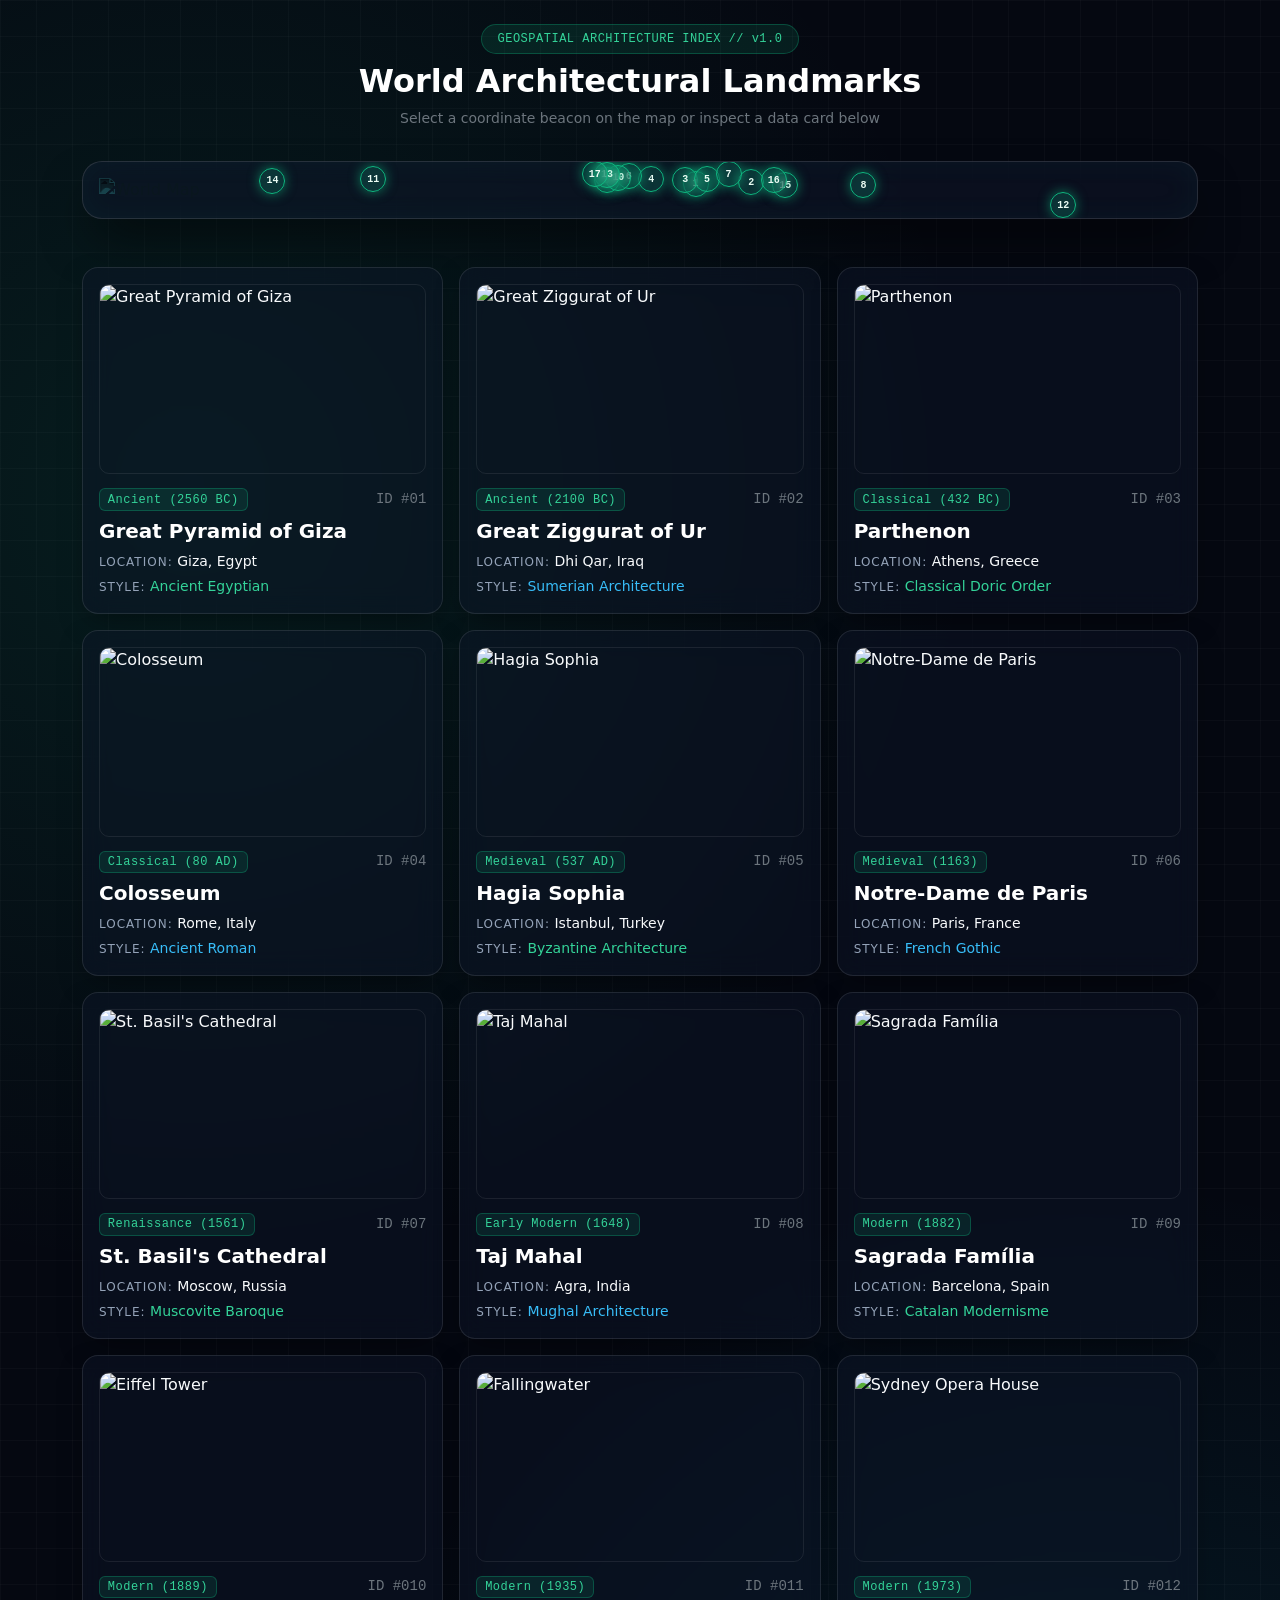
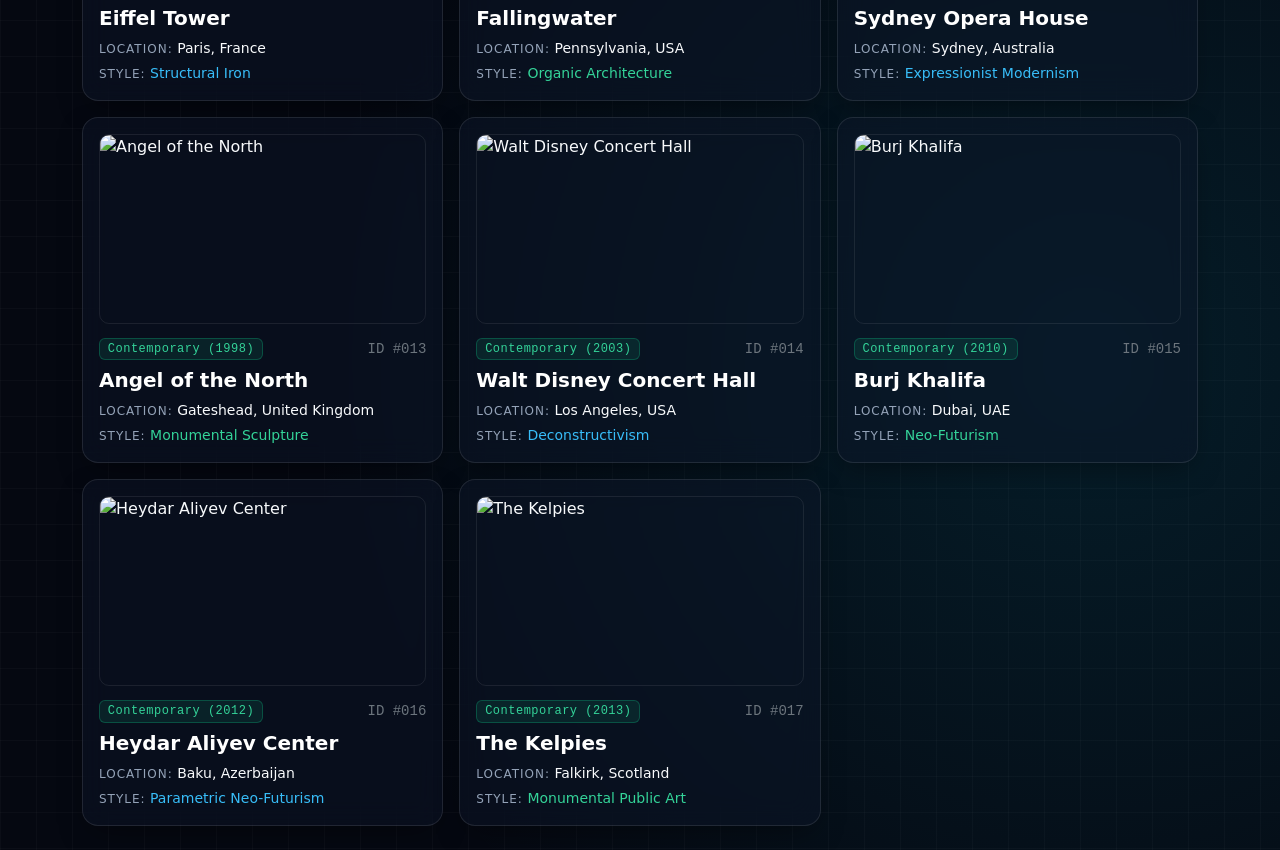
==== A02/index.html @ 31d429fd "Uploaded A02 folder with the initial index.html file" ====
<!doctype html>
<html lang="en">

<head>
    <meta charset="utf-8">
    <meta name="viewport" content="width=device-width, initial-scale=1">
    <title>World Architecture & Landmarks</title>
    <link href="https://cdn.jsdelivr.net/npm/bootstrap@5.3.8/dist/css/bootstrap.min.css" rel="stylesheet"
        integrity="sha384-sRIl4kxILFvY47J16cr9ZwB07vP4J8+LH7qKQnuqkuIAvNWLzeN8tE5YBujZqJLB" crossorigin="anonymous">
    <style>
        /* Deep Tech Background with Subtle Coordinate Grid & Ambient Glow */
        body {
            background-color: #050811;
            background-image:
                radial-gradient(circle at 15% 20%, rgba(16, 185, 129, 0.12), transparent 35%),
                radial-gradient(circle at 85% 80%, rgba(6, 182, 212, 0.12), transparent 35%),
                linear-gradient(rgba(255, 255, 255, 0.025) 1px, transparent 1px),
                linear-gradient(90deg, rgba(255, 255, 255, 0.025) 1px, transparent 1px);
            background-size: 100% 100%, 100% 100%, 36px 36px, 36px 36px;
            color: #e2e8f0;
            font-family: system-ui, -apple-system, sans-serif;
        }

        /* Glassmorphic Map HUD Container */
        .map-box {
            position: relative;
            max-width: 1150px;
            margin: 0 auto;
            background: rgba(15, 23, 42, 0.55);
            backdrop-filter: blur(16px);
            -webkit-backdrop-filter: blur(16px);
            border: 1px solid rgba(255, 255, 255, 0.12);
            border-radius: 20px;
            box-shadow: 0 25px 50px -12px rgba(0, 0, 0, 0.7), inset 0 0 30px rgba(16, 185, 129, 0.05);
            overflow: hidden;
        }

        /* Holographic Cyan/Emerald Tinted World Map */
        .map-img {
            width: 100%;
            display: block;
            filter: invert(1) sepia(1) hue-rotate(135deg) saturate(2.5) brightness(0.7) opacity(0.45);
        }

        /* Glowing Radar-Beacon Pins */
        .pin {
            position: absolute;
            width: 26px;
            height: 26px;
            border-radius: 50%;
            transform: translate(-50%, -50%);
            background: rgba(16, 185, 129, 0.2);
            backdrop-filter: blur(4px);
            color: #ecfdf5;
            border: 1.5px solid #10b981;
            box-shadow: 0 0 12px rgba(16, 185, 129, 0.6);
            font-size: 10px;
            font-family: monospace;
            font-weight: 700;
            padding: 0;
            line-height: 23px;
            text-align: center;
            cursor: pointer;
            transition: all 0.25s ease;
            z-index: 2;
        }

        .pin:hover {
            transform: translate(-50%, -50%) scale(1.45);
            background: #10b981;
            color: #050811;
            box-shadow: 0 0 22px #10b981, 0 0 40px rgba(16, 185, 129, 0.8);
            z-index: 10;
        }

        /* Glassmorphism Cards */
        .card {
            background: rgba(15, 23, 42, 0.45) !important;
            backdrop-filter: blur(14px);
            -webkit-backdrop-filter: blur(14px);
            border: 1px solid rgba(255, 255, 255, 0.1) !important;
            border-radius: 16px;
            color: #f8fafc;
            text-align: left;
            cursor: pointer;
            transition: all 0.3s cubic-bezier(0.16, 1, 0.3, 1);
            box-shadow: 0 10px 30px -10px rgba(0, 0, 0, 0.5);
            overflow: hidden;
        }

        .card:hover {
            transform: translateY(-6px);
            background: rgba(30, 41, 59, 0.65) !important;
            border-color: rgba(16, 185, 129, 0.5) !important;
            box-shadow: 0 20px 40px -15px rgba(0, 0, 0, 0.7), 0 0 20px rgba(16, 185, 129, 0.15);
        }

        .card img {
            width: 100%;
            height: 190px;
            object-fit: cover;
            border-radius: 10px;
            margin-bottom: 14px;
            border: 1px solid rgba(255, 255, 255, 0.08);
            transition: transform 0.4s ease;
        }

        .card:hover img {
            transform: scale(1.03);
        }

        /* Tech Badges & Monospace Accents */
        .tech-badge {
            background: rgba(16, 185, 129, 0.12);
            color: #34d399;
            border: 1px solid rgba(16, 185, 129, 0.3);
            font-family: monospace;
            font-weight: 500;
            letter-spacing: 0.5px;
        }

        .tech-label {
            color: #94a3b8;
            font-size: 0.75rem;
            text-transform: uppercase;
            letter-spacing: 1px;
        }

        /* Glassmorphism Modal */
        .modal-content {
            background: rgba(10, 15, 29, 0.8) !important;
            backdrop-filter: blur(24px);
            -webkit-backdrop-filter: blur(24px);
            border: 1px solid rgba(255, 255, 255, 0.15) !important;
            border-radius: 20px;
            box-shadow: 0 25px 60px rgba(0, 0, 0, 0.85), 0 0 30px rgba(16, 185, 129, 0.15);
        }

        .modal-img {
            width: 100%;
            height: 260px;
            object-fit: cover;
            border-radius: 12px;
            margin-bottom: 16px;
            border: 1px solid rgba(255, 255, 255, 0.1);
        }
    </style>
</head>

<body>
    <div class="container py-4">

        <!-- HEADER -->
        <div class="row mb-3">
            <div class="col-12 text-center">
                <span class="badge tech-badge rounded-pill px-3 py-2 mb-2">GEOSPATIAL ARCHITECTURE INDEX // v1.0</span>
                <h2 class="fw-bold text-white tracking-tight">World Architectural Landmarks</h2>
                <p class="text-secondary small">Select a coordinate beacon on the map or inspect a data card below</p>
            </div>
        </div>

        <!-- INTERACTIVE MAP -->
        <div class="row mb-5">
            <div class="col-12">
                <div class="map-box p-3" id="map-pins">
                    <img src="https://upload.wikimedia.org/wikipedia/commons/8/80/World_map_-_low_resolution.svg"
                        class="map-img" alt="World Map">
                </div>
            </div>
        </div>

        <!-- CARD GRID -->
        <div class="row g-3" id="parent">

        </div>

        <!-- MODALS CONTAINER -->
        <div id="modals">

        </div>

    </div>

    <script src="https://cdn.jsdelivr.net/npm/bootstrap@5.3.8/dist/js/bootstrap.bundle.min.js"
        integrity="sha384-FKyoEForCGlyvwx9Hj09JcYn3nv7wiPVlz7YYwJrWVcXK/BmnVDxM+D2scQbITxI"
        crossorigin="anonymous"></script>

    <script>
        var landmarks = [
            {
                id: 1,
                name: "Great Pyramid of Giza",
                country: "Giza, Egypt",
                era: "Ancient (2560 BC)",
                style: "Ancient Egyptian",
                architect: "Hemiunu",
                description: "The oldest and largest of the pyramids in the Giza pyramid complex, and the only surviving structure of the Seven Wonders of the Ancient World.",
                facts: ["Constructed using around 2.3 million limestone blocks", "Tallest man-made structure in the world for over 3,800 years"],
                image: "assets/images/landmarks/pyramid_of_giza.jpg",
                top: "38%",
                left: "55%",
                bg: "rgba(15, 23, 42, 0.45)",
                color: "#34d399",
                border: "rgba(16, 185, 129, 0.35)"
            }, {
                id: 2,
                name: "Great Ziggurat of Ur",
                country: "Dhi Qar, Iraq",
                era: "Ancient (2100 BC)",
                style: "Sumerian Architecture",
                architect: "King Ur-Nammu",
                description: "A massive stepped mud-brick temple complex built during the Early Bronze Age in ancient Mesopotamia in honor of the moon god Nanna.",
                facts: ["Built with a core of mud brick covered in baked bricks set in bitumen", "Features three monumental triple staircases converging at a gate"],
                image: "assets/images/landmarks/ziggurat_of_ur.jpg",
                top: "35%",
                left: "60%",
                bg: "rgba(15, 23, 42, 0.45)",
                color: "#38bdf8",
                border: "rgba(56, 189, 248, 0.35)"
            }, {
                id: 3,
                name: "Parthenon",
                country: "Athens, Greece",
                era: "Classical (432 BC)",
                style: "Classical Doric Order",
                architect: "Ictinus & Callicrates",
                description: "A former temple on the Athenian Acropolis dedicated to the goddess Athena, regarded as the pinnacle of the Doric order.",
                facts: ["Designed with subtle optical illusions so columns appear straight", "Built primarily from white Pentelic marble"],
                image: "assets/images/landmarks/parthenon.jpg",
                top: "32%",
                left: "54%",
                bg: "rgba(15, 23, 42, 0.45)",
                color: "#34d399",
                border: "rgba(16, 185, 129, 0.35)"
            }, {
                id: 4,
                name: "Colosseum",
                country: "Rome, Italy",
                era: "Classical (80 AD)",
                style: "Ancient Roman",
                architect: "Emperors Vespasian & Titus",
                description: "An elliptical amphitheatre in the center of Rome and the largest ancient amphitheatre ever built.",
                facts: ["Held between 50,000 and 80,000 spectators", "Featured an underground hypogeum network of tunnels and cages"],
                image: "assets/images/landmarks/colosseum.jpg",
                top: "30%",
                left: "51%",
                bg: "rgba(15, 23, 42, 0.45)",
                color: "#38bdf8",
                border: "rgba(56, 189, 248, 0.35)"
            }, {
                id: 5,
                name: "Hagia Sophia",
                country: "Istanbul, Turkey",
                era: "Medieval (537 AD)",
                style: "Byzantine Architecture",
                architect: "Anthemius of Tralles & Isidore of Miletus",
                description: "A monumental place of worship famous for its massive pendentive dome that changed the history of world architecture.",
                facts: ["Served as a cathedral, imperial mosque, and museum across 1,500 years", "Its central dome is 32 meters in diameter with 40 arched windows"],
                image: "assets/images/landmarks/hagia_sophia.jpg",
                top: "30%",
                left: "56%",
                bg: "rgba(15, 23, 42, 0.45)",
                color: "#34d399",
                border: "rgba(16, 185, 129, 0.35)"
            }, {
                id: 6,
                name: "Notre-Dame de Paris",
                country: "Paris, France",
                era: "Medieval (1163)",
                style: "French Gothic",
                architect: "Maurice de Sully",
                description: "A medieval Catholic cathedral on the Île de la Cité, celebrated for its pioneering use of the rib vault and flying buttresses.",
                facts: ["Features three iconic 13th-century stained-glass rose windows", "Restored and reopened following the historic 2019 roof fire"],
                image: "assets/images/landmarks/notre_dame.jpg",
                top: "25%",
                left: "49%",
                bg: "rgba(15, 23, 42, 0.45)",
                color: "#38bdf8",
                border: "rgba(56, 189, 248, 0.35)"
            }, {
                id: 7,
                name: "St. Basil's Cathedral",
                country: "Moscow, Russia",
                era: "Renaissance (1561)",
                style: "Muscovite Baroque",
                architect: "Postnik Yakovlev",
                description: "An Orthodox church in Red Square shaped like the flame of a bonfire rising into the sky, famous for its vivid onion domes.",
                facts: ["Composed of nine individual chapels built around a central core", "Commissioned by Ivan the Terrible to commemorate the capture of Kazan"],
                image: "assets/images/landmarks/st_basils.jpg",
                top: "20%",
                left: "58%",
                bg: "rgba(15, 23, 42, 0.45)",
                color: "#34d399",
                border: "rgba(16, 185, 129, 0.35)"
            }, {
                id: 8,
                name: "Taj Mahal",
                country: "Agra, India",
                era: "Early Modern (1648)",
                style: "Mughal Architecture",
                architect: "Ustad Ahmad Lahauri",
                description: "An ivory-white marble mausoleum on the right bank of the river Yamuna, blending Indian, Persian, and Islamic architectural styles.",
                facts: ["Four minarets tilt slightly outward to protect the tomb in an earthquake", "Inlaid with semi-precious stones in intricate floral patterns"],
                image: "assets/images/landmarks/taj_mahal.jpg",
                top: "40%",
                left: "70%",
                bg: "rgba(15, 23, 42, 0.45)",
                color: "#38bdf8",
                border: "rgba(56, 189, 248, 0.35)"
            }, {
                id: 9,
                name: "Sagrada Família",
                country: "Barcelona, Spain",
                era: "Modern (1882)",
                style: "Catalan Modernisme",
                architect: "Antoni Gaudí",
                description: "The largest unfinished Catholic church in the world, combining Gothic and curvilinear Art Nouveau forms inspired by nature.",
                facts: ["Interior columns branch out like trees to support the vaulting", "Under construction for more than 140 years"],
                image: "assets/images/landmarks/sagrada_familia.jpg",
                top: "31%",
                left: "47%",
                bg: "rgba(15, 23, 42, 0.45)",
                color: "#34d399",
                border: "rgba(16, 185, 129, 0.35)"
            }, {
                id: 10,
                name: "Eiffel Tower",
                country: "Paris, France",
                era: "Modern (1889)",
                style: "Structural Iron",
                architect: "Gustave Eiffel & Stephen Sauvestre",
                description: "A wrought-iron lattice tower on the Champ de Mars built as the centerpiece of the 1889 World's Fair.",
                facts: ["Assembled from 18,038 puddle iron parts joined by 2.5 million rivets", "Grows up to 15 cm taller during summer due to thermal expansion"],
                image: "assets/images/landmarks/eiffel_tower.jpg",
                top: "27%",
                left: "48%",
                bg: "rgba(15, 23, 42, 0.45)",
                color: "#38bdf8",
                border: "rgba(56, 189, 248, 0.35)"
            }, {
                id: 11,
                name: "Fallingwater",
                country: "Pennsylvania, USA",
                era: "Modern (1935)",
                style: "Organic Architecture",
                architect: "Frank Lloyd Wright",
                description: "A famous residence built partly over a waterfall on Bear Run, seamlessly integrating human shelter with the natural landscape.",
                facts: ["Uses dramatic cantilevered reinforced concrete terraces", "Local Pottsville sandstone was quarried directly on site"],
                image: "assets/images/landmarks/fallingwater.jpg",
                top: "30%",
                left: "26%",
                bg: "rgba(15, 23, 42, 0.45)",
                color: "#34d399",
                border: "rgba(16, 185, 129, 0.35)"
            }, {
                id: 12,
                name: "Sydney Opera House",
                country: "Sydney, Australia",
                era: "Modern (1973)",
                style: "Expressionist Modernism",
                architect: "Jørn Utzon",
                description: "A multi-venue performing arts centre defined by its soaring interlocking precast concrete shells.",
                facts: ["Roof shells are covered with over 1 million Swedish ceramic tiles", "Cooled using seawater pumped directly from Sydney Harbour"],
                image: "assets/images/landmarks/sydney_opera_house.jpg",
                top: "76%",
                left: "88%",
                bg: "rgba(15, 23, 42, 0.45)",
                color: "#38bdf8",
                border: "rgba(56, 189, 248, 0.35)"
            }, {
                id: 13,
                name: "Angel of the North",
                country: "Gateshead, United Kingdom",
                era: "Contemporary (1998)",
                style: "Monumental Sculpture",
                architect: "Antony Gormley",
                description: "A massive contemporary steel sculpture standing on a hilltop in Northeast England, honoring the region's coal mining history.",
                facts: ["Wingspan measures 54 meters—wider than a Boeing 757", "Built from COR-TEN weather-resistant steel to withstand 100 mph winds"],
                image: "assets/images/landmarks/angel_of_the_north.jpg",
                top: "23%",
                left: "47%",
                bg: "rgba(15, 23, 42, 0.45)",
                color: "#34d399",
                border: "rgba(16, 185, 129, 0.35)"
            }, {
                id: 14,
                name: "Walt Disney Concert Hall",
                country: "Los Angeles, USA",
                era: "Contemporary (2003)",
                style: "Deconstructivism",
                architect: "Frank Gehry",
                description: "A landmark concert hall encased in sweeping, undulating stainless-steel sails designed to evoke musical movement.",
                facts: ["Auditorium interior is paneled in Douglas fir for world-class acoustics", "Exterior steel panels were lightly sanded to reduce blinding glare"],
                image: "assets/images/landmarks/disney_concert_hall.jpg",
                top: "34%",
                left: "17%",
                bg: "rgba(15, 23, 42, 0.45)",
                color: "#38bdf8",
                border: "rgba(56, 189, 248, 0.35)"
            }, {
                id: 15,
                name: "Burj Khalifa",
                country: "Dubai, UAE",
                era: "Contemporary (2010)",
                style: "Neo-Futurism",
                architect: "Adrian Smith (SOM)",
                description: "A megatall skyscraper in Dubai standing at 828 meters, making it the tallest structure and building in the world.",
                facts: ["Uses a buttressed Y-shaped floor plan inspired by the Hymenocallis flower", "Features 163 habitable floors and the world's fastest double-deck elevators"],
                image: "assets/images/landmarks/burj_khalifa.jpg",
                top: "40%",
                left: "63%",
                bg: "rgba(15, 23, 42, 0.45)",
                color: "#34d399",
                border: "rgba(16, 185, 129, 0.35)"
            }, {
                id: 16,
                name: "Heydar Aliyev Center",
                country: "Baku, Azerbaijan",
                era: "Contemporary (2012)",
                style: "Parametric Neo-Futurism",
                architect: "Zaha Hadid",
                description: "A cultural complex renowned for its fluid, wave-like skin that folds continuously from the surrounding plaza into the building.",
                facts: ["Designed with virtually no sharp angles or straight lines", "Clad in over 12,000 individually molded fiberglass-reinforced panels"],
                image: "assets/images/landmarks/heydar_aliyev.jpg",
                top: "31%",
                left: "62%",
                bg: "rgba(15, 23, 42, 0.45)",
                color: "#38bdf8",
                border: "rgba(56, 189, 248, 0.35)"
            }, {
                id: 17,
                name: "The Kelpies",
                country: "Falkirk, Scotland",
                era: "Contemporary (2013)",
                style: "Monumental Public Art",
                architect: "Andy Scott",
                description: "A pair of 30-meter-high horse-head sculptures celebrating Scotland's horse-powered industrial and canal heritage.",
                facts: ["Each head weighs 300 tonnes and is clad in 464 stainless steel plates", "Inspired by mythological shape-shifting water spirits of Scottish folklore"],
                image: "assets/images/landmarks/the_kelpies.jpg",
                top: "20%",
                left: "46%",
                bg: "rgba(15, 23, 42, 0.45)",
                color: "#34d399",
                border: "rgba(16, 185, 129, 0.35)"
            }
        ];

        var mapPins = document.getElementById("map-pins");
        var parent = document.getElementById("parent");
        var modals = document.getElementById("modals");

        for (var i = 0; i < landmarks.length; i++) {

            var factList = "";
            for (var j = 0; j < landmarks[i].facts.length; j++) {
                factList += `<li class="mb-1 text-light opacity-75">▹ ` + landmarks[i].facts[j] + `</li>`;
            }

            // 1. Add Glowing Tech Beacon Pin to the World Map
            mapPins.innerHTML += `
        <button class="pin" data-bs-toggle="modal" data-bs-target="#modal` + landmarks[i].id + `"
          title="` + landmarks[i].name + `"
          style="top: ` + landmarks[i].top + `; left: ` + landmarks[i].left + `;">
          ` + landmarks[i].id + `
        </button>
      `;

            // 2. Add Glassmorphic Card to the Grid
            parent.innerHTML += `
        <div class="col-12 col-sm-6 col-lg-4">
          <div class="card p-3 h-100" data-bs-toggle="modal" data-bs-target="#modal` + landmarks[i].id + `">
            <img src="` + landmarks[i].image + `" class="img-fluid" alt="` + landmarks[i].name + `">
            <div class="d-flex justify-content-between align-items-center mb-2">
              <span class="badge tech-badge">` + landmarks[i].era + `</span>
              <span class="text-secondary small font-monospace">ID #0` + landmarks[i].id + `</span>
            </div>
            <h5 class="fw-bold text-white mb-2">` + landmarks[i].name + `</h5>
            <p class="mb-1 small"><span class="tech-label">Location:</span> ` + landmarks[i].country + `</p>
            <p class="mb-0 small"><span class="tech-label">Style:</span> <span style="color: ` + landmarks[i].color + `;">` + landmarks[i].style + `</span></p>
          </div>
        </div>
      `;

            // 3. Add Matching Glassmorphism Modal
            modals.innerHTML += `
        <div class="modal fade" id="modal` + landmarks[i].id + `" tabindex="-1" aria-hidden="true">
          <div class="modal-dialog modal-dialog-centered">
            <div class="modal-content text-white p-3">
              <div class="modal-header border-0 pb-1">
                <div>
                  <span class="badge tech-badge mb-1">` + landmarks[i].era + `</span>
                  <h5 class="modal-title fw-bold text-white">` + landmarks[i].id + ". " + landmarks[i].name + `</h5>
                </div>
                <button type="button" class="btn-close btn-close-white" data-bs-dismiss="modal" aria-label="Close"></button>
              </div>
              <div class="modal-body pt-2">
                <img src="` + landmarks[i].image + `" class="modal-img" alt="` + landmarks[i].name + `">
                <p class="small text-secondary mb-3">` + landmarks[i].description + `</p>
                <div class="p-3 rounded-3 mb-3" style="background: rgba(255, 255, 255, 0.03); border: 1px solid rgba(255, 255, 255, 0.07);">
                  <p class="mb-1 small"><span class="tech-label">Location:</span> ` + landmarks[i].country + `</p>
                  <p class="mb-1 small"><span class="tech-label">Style:</span> <span style="color: ` + landmarks[i].color + `;">` + landmarks[i].style + `</span></p>
                  <p class="mb-0 small"><span class="tech-label">Architect:</span> ` + landmarks[i].architect + `</p>
                </div>
                <p class="tech-label mb-1">Structural Highlights</p>
                <ul class="list-unstyled small mb-0">` + factList + `</ul>
              </div>
            </div>
          </div>
        </div>
      `;
        }
    </script>

</body>

</html>
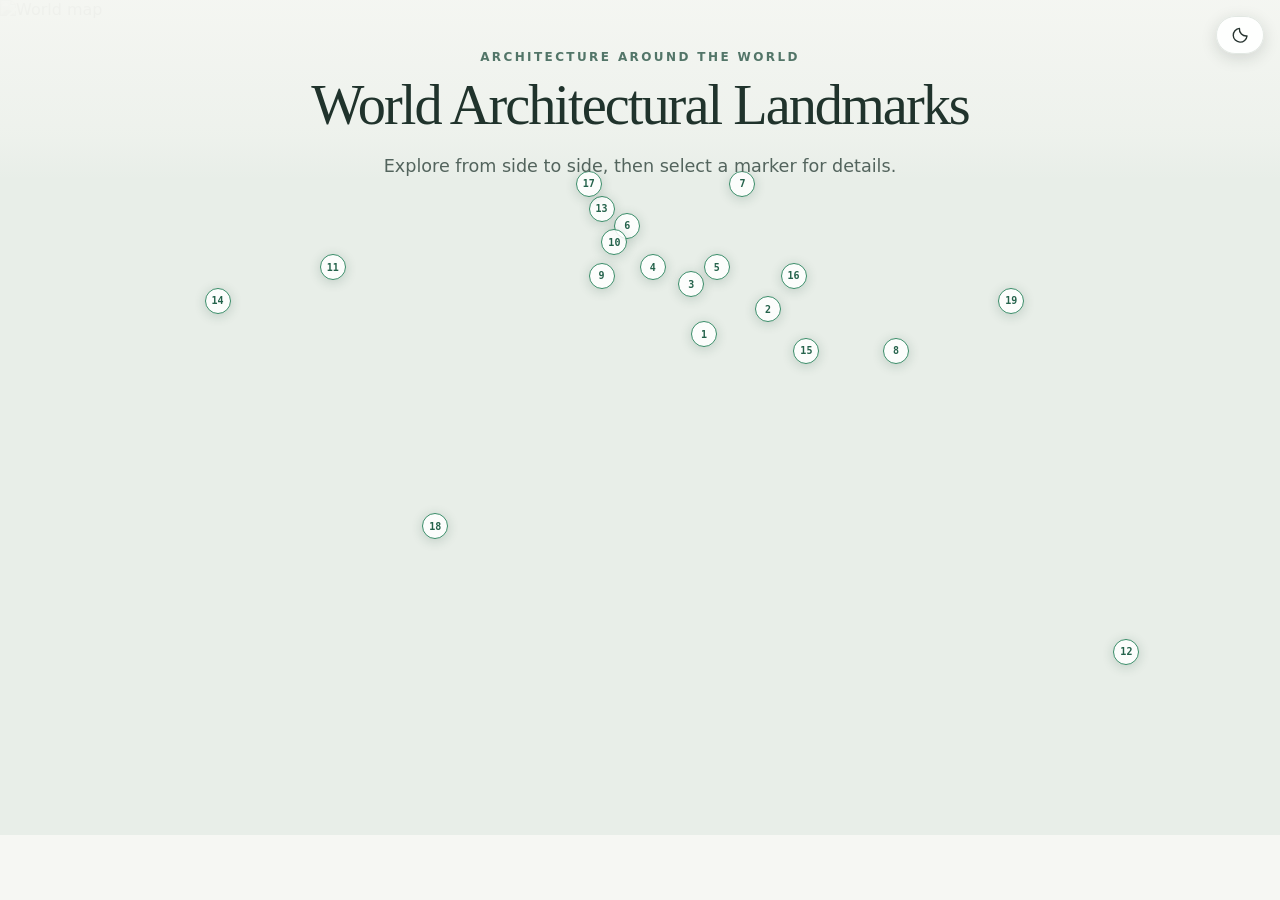
==== commit d9a160f3: "Final changes" ====
--- a/A02/index.html
+++ b/A02/index.html
@@ -5,185 +5,49 @@
     <meta charset="utf-8">
     <meta name="viewport" content="width=device-width, initial-scale=1">
     <title>World Architecture & Landmarks</title>
-    <link href="https://cdn.jsdelivr.net/npm/bootstrap@5.3.8/dist/css/bootstrap.min.css" rel="stylesheet"
-        integrity="sha384-sRIl4kxILFvY47J16cr9ZwB07vP4J8+LH7qKQnuqkuIAvNWLzeN8tE5YBujZqJLB" crossorigin="anonymous">
-    <style>
-        /* Deep Tech Background with Subtle Coordinate Grid & Ambient Glow */
-        body {
-            background-color: #050811;
-            background-image:
-                radial-gradient(circle at 15% 20%, rgba(16, 185, 129, 0.12), transparent 35%),
-                radial-gradient(circle at 85% 80%, rgba(6, 182, 212, 0.12), transparent 35%),
-                linear-gradient(rgba(255, 255, 255, 0.025) 1px, transparent 1px),
-                linear-gradient(90deg, rgba(255, 255, 255, 0.025) 1px, transparent 1px);
-            background-size: 100% 100%, 100% 100%, 36px 36px, 36px 36px;
-            color: #e2e8f0;
-            font-family: system-ui, -apple-system, sans-serif;
-        }
-
-        /* Glassmorphic Map HUD Container */
-        .map-box {
-            position: relative;
-            max-width: 1150px;
-            margin: 0 auto;
-            background: rgba(15, 23, 42, 0.55);
-            backdrop-filter: blur(16px);
-            -webkit-backdrop-filter: blur(16px);
-            border: 1px solid rgba(255, 255, 255, 0.12);
-            border-radius: 20px;
-            box-shadow: 0 25px 50px -12px rgba(0, 0, 0, 0.7), inset 0 0 30px rgba(16, 185, 129, 0.05);
-            overflow: hidden;
-        }
-
-        /* Holographic Cyan/Emerald Tinted World Map */
-        .map-img {
-            width: 100%;
-            display: block;
-            filter: invert(1) sepia(1) hue-rotate(135deg) saturate(2.5) brightness(0.7) opacity(0.45);
-        }
-
-        /* Glowing Radar-Beacon Pins */
-        .pin {
-            position: absolute;
-            width: 26px;
-            height: 26px;
-            border-radius: 50%;
-            transform: translate(-50%, -50%);
-            background: rgba(16, 185, 129, 0.2);
-            backdrop-filter: blur(4px);
-            color: #ecfdf5;
-            border: 1.5px solid #10b981;
-            box-shadow: 0 0 12px rgba(16, 185, 129, 0.6);
-            font-size: 10px;
-            font-family: monospace;
-            font-weight: 700;
-            padding: 0;
-            line-height: 23px;
-            text-align: center;
-            cursor: pointer;
-            transition: all 0.25s ease;
-            z-index: 2;
-        }
-
-        .pin:hover {
-            transform: translate(-50%, -50%) scale(1.45);
-            background: #10b981;
-            color: #050811;
-            box-shadow: 0 0 22px #10b981, 0 0 40px rgba(16, 185, 129, 0.8);
-            z-index: 10;
-        }
-
-        /* Glassmorphism Cards */
-        .card {
-            background: rgba(15, 23, 42, 0.45) !important;
-            backdrop-filter: blur(14px);
-            -webkit-backdrop-filter: blur(14px);
-            border: 1px solid rgba(255, 255, 255, 0.1) !important;
-            border-radius: 16px;
-            color: #f8fafc;
-            text-align: left;
-            cursor: pointer;
-            transition: all 0.3s cubic-bezier(0.16, 1, 0.3, 1);
-            box-shadow: 0 10px 30px -10px rgba(0, 0, 0, 0.5);
-            overflow: hidden;
-        }
-
-        .card:hover {
-            transform: translateY(-6px);
-            background: rgba(30, 41, 59, 0.65) !important;
-            border-color: rgba(16, 185, 129, 0.5) !important;
-            box-shadow: 0 20px 40px -15px rgba(0, 0, 0, 0.7), 0 0 20px rgba(16, 185, 129, 0.15);
-        }
-
-        .card img {
-            width: 100%;
-            height: 190px;
-            object-fit: cover;
-            border-radius: 10px;
-            margin-bottom: 14px;
-            border: 1px solid rgba(255, 255, 255, 0.08);
-            transition: transform 0.4s ease;
-        }
-
-        .card:hover img {
-            transform: scale(1.03);
-        }
-
-        /* Tech Badges & Monospace Accents */
-        .tech-badge {
-            background: rgba(16, 185, 129, 0.12);
-            color: #34d399;
-            border: 1px solid rgba(16, 185, 129, 0.3);
-            font-family: monospace;
-            font-weight: 500;
-            letter-spacing: 0.5px;
-        }
-
-        .tech-label {
-            color: #94a3b8;
-            font-size: 0.75rem;
-            text-transform: uppercase;
-            letter-spacing: 1px;
-        }
-
-        /* Glassmorphism Modal */
-        .modal-content {
-            background: rgba(10, 15, 29, 0.8) !important;
-            backdrop-filter: blur(24px);
-            -webkit-backdrop-filter: blur(24px);
-            border: 1px solid rgba(255, 255, 255, 0.15) !important;
-            border-radius: 20px;
-            box-shadow: 0 25px 60px rgba(0, 0, 0, 0.85), 0 0 30px rgba(16, 185, 129, 0.15);
-        }
-
-        .modal-img {
-            width: 100%;
-            height: 260px;
-            object-fit: cover;
-            border-radius: 12px;
-            margin-bottom: 16px;
-            border: 1px solid rgba(255, 255, 255, 0.1);
-        }
-    </style>
+    <link rel="stylesheet" href="style.css">
 </head>
 
 <body>
-    <div class="container py-4">
-
-        <!-- HEADER -->
-        <div class="row mb-3">
-            <div class="col-12 text-center">
-                <span class="badge tech-badge rounded-pill px-3 py-2 mb-2">GEOSPATIAL ARCHITECTURE INDEX // v1.0</span>
-                <h2 class="fw-bold text-white tracking-tight">World Architectural Landmarks</h2>
-                <p class="text-secondary small">Select a coordinate beacon on the map or inspect a data card below</p>
+    <button class="theme-toggle" id="theme-toggle" type="button" aria-label="Switch to dark mode" aria-pressed="false">
+        <svg class="moon-icon" viewBox="0 0 24 24" fill="none" stroke="currentColor" stroke-width="1.8"
+            stroke-linecap="round" stroke-linejoin="round" aria-hidden="true">
+            <path d="M20.9 13A9 9 0 0 1 11 3.1 9 9 0 1 0 20.9 13Z"></path>
+        </svg>
+        <svg class="sun-icon" viewBox="0 0 24 24" fill="none" stroke="currentColor" stroke-width="1.8"
+            stroke-linecap="round" stroke-linejoin="round" aria-hidden="true">
+            <circle cx="12" cy="12" r="4"></circle>
+            <path
+                d="M12 2v2m0 16v2M4.93 4.93l1.42 1.42m11.3 11.3 1.42 1.42M2 12h2m16 0h2M4.93 19.07l1.42-1.42m11.3-11.3 1.42-1.42">
+            </path>
+        </svg>
+    </button>
+
+    <section class="map-box" id="world-map" aria-label="Interactive world map of architectural landmarks">
+        <div class="map-canvas">
+            <img src="https://upload.wikimedia.org/wikipedia/commons/8/80/World_map_-_low_resolution.svg"
+                class="map-img" alt="World map">
+            <div class="pin-layer" id="map-pins"></div>
+            <span class="landmark-float" id="landmark-preview" aria-live="polite"></span>
+            <div class="hero-copy" id="hero-copy">
+                <p class="hero-eyebrow">Architecture around the world</p>
+                <h1 class="hero-title">World Architectural Landmarks</h1>
+                <p class="hero-subtitle">Explore from side to side, then select a marker for details.</p>
             </div>
         </div>
-
-        <!-- INTERACTIVE MAP -->
-        <div class="row mb-5">
-            <div class="col-12">
-                <div class="map-box p-3" id="map-pins">
-                    <img src="https://upload.wikimedia.org/wikipedia/commons/8/80/World_map_-_low_resolution.svg"
-                        class="map-img" alt="World Map">
-                </div>
-            </div>
+    </section>
+
+    <section class="detail-overlay" id="detail-overlay" data-open="false" data-zoomed="false" aria-hidden="true"
+        aria-label="Landmark details">
+        <div class="zoom-scene" id="zoom-scene" aria-hidden="true">
+            <img class="zoom-map"
+                src="https://upload.wikimedia.org/wikipedia/commons/8/80/World_map_-_low_resolution.svg" alt="">
+            <span class="zoom-marker" id="zoom-marker"></span>
         </div>
-
-        <!-- CARD GRID -->
-        <div class="row g-3" id="parent">
-
-        </div>
-
-        <!-- MODALS CONTAINER -->
-        <div id="modals">
-
-        </div>
-
-    </div>
-
-    <script src="https://cdn.jsdelivr.net/npm/bootstrap@5.3.8/dist/js/bootstrap.bundle.min.js"
-        integrity="sha384-FKyoEForCGlyvwx9Hj09JcYn3nv7wiPVlz7YYwJrWVcXK/BmnVDxM+D2scQbITxI"
-        crossorigin="anonymous"></script>
+        <button class="detail-close" id="detail-close" type="button" aria-label="Close landmark details">×</button>
+        <div class="detail-content" id="detail-content" role="dialog" aria-modal="true"
+            aria-labelledby="detail-title"></div>
+    </section>
 
     <script>
         var landmarks = [
@@ -196,12 +60,10 @@
                 architect: "Hemiunu",
                 description: "The oldest and largest of the pyramids in the Giza pyramid complex, and the only surviving structure of the Seven Wonders of the Ancient World.",
                 facts: ["Constructed using around 2.3 million limestone blocks", "Tallest man-made structure in the world for over 3,800 years"],
-                image: "assets/images/landmarks/pyramid_of_giza.jpg",
+                image: "assets/images/landmarks/great-pyramid-of-giza.png",
+                transparentImage: true,
                 top: "38%",
-                left: "55%",
-                bg: "rgba(15, 23, 42, 0.45)",
-                color: "#34d399",
-                border: "rgba(16, 185, 129, 0.35)"
+                left: "55%"
             }, {
                 id: 2,
                 name: "Great Ziggurat of Ur",
@@ -211,12 +73,10 @@
                 architect: "King Ur-Nammu",
                 description: "A massive stepped mud-brick temple complex built during the Early Bronze Age in ancient Mesopotamia in honor of the moon god Nanna.",
                 facts: ["Built with a core of mud brick covered in baked bricks set in bitumen", "Features three monumental triple staircases converging at a gate"],
-                image: "assets/images/landmarks/ziggurat_of_ur.jpg",
+                image: "assets/images/landmarks/great-ziggurat-of-ur.png",
+                transparentImage: true,
                 top: "35%",
-                left: "60%",
-                bg: "rgba(15, 23, 42, 0.45)",
-                color: "#38bdf8",
-                border: "rgba(56, 189, 248, 0.35)"
+                left: "60%"
             }, {
                 id: 3,
                 name: "Parthenon",
@@ -226,12 +86,10 @@
                 architect: "Ictinus & Callicrates",
                 description: "A former temple on the Athenian Acropolis dedicated to the goddess Athena, regarded as the pinnacle of the Doric order.",
                 facts: ["Designed with subtle optical illusions so columns appear straight", "Built primarily from white Pentelic marble"],
-                image: "assets/images/landmarks/parthenon.jpg",
+                image: "assets/images/landmarks/parthenon.png",
+                transparentImage: true,
                 top: "32%",
-                left: "54%",
-                bg: "rgba(15, 23, 42, 0.45)",
-                color: "#34d399",
-                border: "rgba(16, 185, 129, 0.35)"
+                left: "54%"
             }, {
                 id: 4,
                 name: "Colosseum",
@@ -241,12 +99,10 @@
                 architect: "Emperors Vespasian & Titus",
                 description: "An elliptical amphitheatre in the center of Rome and the largest ancient amphitheatre ever built.",
                 facts: ["Held between 50,000 and 80,000 spectators", "Featured an underground hypogeum network of tunnels and cages"],
-                image: "assets/images/landmarks/colosseum.jpg",
+                image: "assets/images/landmarks/colosseum.png",
+                transparentImage: true,
                 top: "30%",
-                left: "51%",
-                bg: "rgba(15, 23, 42, 0.45)",
-                color: "#38bdf8",
-                border: "rgba(56, 189, 248, 0.35)"
+                left: "51%"
             }, {
                 id: 5,
                 name: "Hagia Sophia",
@@ -256,12 +112,10 @@
                 architect: "Anthemius of Tralles & Isidore of Miletus",
                 description: "A monumental place of worship famous for its massive pendentive dome that changed the history of world architecture.",
                 facts: ["Served as a cathedral, imperial mosque, and museum across 1,500 years", "Its central dome is 32 meters in diameter with 40 arched windows"],
-                image: "assets/images/landmarks/hagia_sophia.jpg",
+                image: "assets/images/landmarks/hagia-sophia.png",
+                transparentImage: true,
                 top: "30%",
-                left: "56%",
-                bg: "rgba(15, 23, 42, 0.45)",
-                color: "#34d399",
-                border: "rgba(16, 185, 129, 0.35)"
+                left: "56%"
             }, {
                 id: 6,
                 name: "Notre-Dame de Paris",
@@ -271,12 +125,10 @@
                 architect: "Maurice de Sully",
                 description: "A medieval Catholic cathedral on the Île de la Cité, celebrated for its pioneering use of the rib vault and flying buttresses.",
                 facts: ["Features three iconic 13th-century stained-glass rose windows", "Restored and reopened following the historic 2019 roof fire"],
-                image: "assets/images/landmarks/notre_dame.jpg",
+                image: "assets/images/landmarks/notre-dame-de-paris.png",
+                transparentImage: true,
                 top: "25%",
-                left: "49%",
-                bg: "rgba(15, 23, 42, 0.45)",
-                color: "#38bdf8",
-                border: "rgba(56, 189, 248, 0.35)"
+                left: "49%"
             }, {
                 id: 7,
                 name: "St. Basil's Cathedral",
@@ -286,12 +138,10 @@
                 architect: "Postnik Yakovlev",
                 description: "An Orthodox church in Red Square shaped like the flame of a bonfire rising into the sky, famous for its vivid onion domes.",
                 facts: ["Composed of nine individual chapels built around a central core", "Commissioned by Ivan the Terrible to commemorate the capture of Kazan"],
-                image: "assets/images/landmarks/st_basils.jpg",
+                image: "assets/images/landmarks/st-basil-s-cathedral.png",
+                transparentImage: true,
                 top: "20%",
-                left: "58%",
-                bg: "rgba(15, 23, 42, 0.45)",
-                color: "#34d399",
-                border: "rgba(16, 185, 129, 0.35)"
+                left: "58%"
             }, {
                 id: 8,
                 name: "Taj Mahal",
@@ -301,12 +151,10 @@
                 architect: "Ustad Ahmad Lahauri",
                 description: "An ivory-white marble mausoleum on the right bank of the river Yamuna, blending Indian, Persian, and Islamic architectural styles.",
                 facts: ["Four minarets tilt slightly outward to protect the tomb in an earthquake", "Inlaid with semi-precious stones in intricate floral patterns"],
-                image: "assets/images/landmarks/taj_mahal.jpg",
+                image: "assets/images/landmarks/taj-mahal.png",
+                transparentImage: true,
                 top: "40%",
-                left: "70%",
-                bg: "rgba(15, 23, 42, 0.45)",
-                color: "#38bdf8",
-                border: "rgba(56, 189, 248, 0.35)"
+                left: "70%"
             }, {
                 id: 9,
                 name: "Sagrada Família",
@@ -316,12 +164,10 @@
                 architect: "Antoni Gaudí",
                 description: "The largest unfinished Catholic church in the world, combining Gothic and curvilinear Art Nouveau forms inspired by nature.",
                 facts: ["Interior columns branch out like trees to support the vaulting", "Under construction for more than 140 years"],
-                image: "assets/images/landmarks/sagrada_familia.jpg",
+                image: "assets/images/landmarks/sagrada-fam-lia.png",
+                transparentImage: true,
                 top: "31%",
-                left: "47%",
-                bg: "rgba(15, 23, 42, 0.45)",
-                color: "#34d399",
-                border: "rgba(16, 185, 129, 0.35)"
+                left: "47%"
             }, {
                 id: 10,
                 name: "Eiffel Tower",
@@ -331,12 +177,10 @@
                 architect: "Gustave Eiffel & Stephen Sauvestre",
                 description: "A wrought-iron lattice tower on the Champ de Mars built as the centerpiece of the 1889 World's Fair.",
                 facts: ["Assembled from 18,038 puddle iron parts joined by 2.5 million rivets", "Grows up to 15 cm taller during summer due to thermal expansion"],
-                image: "assets/images/landmarks/eiffel_tower.jpg",
+                image: "assets/images/landmarks/eiffel-tower.png",
+                transparentImage: true,
                 top: "27%",
-                left: "48%",
-                bg: "rgba(15, 23, 42, 0.45)",
-                color: "#38bdf8",
-                border: "rgba(56, 189, 248, 0.35)"
+                left: "48%"
             }, {
                 id: 11,
                 name: "Fallingwater",
@@ -346,12 +190,10 @@
                 architect: "Frank Lloyd Wright",
                 description: "A famous residence built partly over a waterfall on Bear Run, seamlessly integrating human shelter with the natural landscape.",
                 facts: ["Uses dramatic cantilevered reinforced concrete terraces", "Local Pottsville sandstone was quarried directly on site"],
-                image: "assets/images/landmarks/fallingwater.jpg",
+                image: "assets/images/landmarks/fallingwater.png",
+                transparentImage: true,
                 top: "30%",
-                left: "26%",
-                bg: "rgba(15, 23, 42, 0.45)",
-                color: "#34d399",
-                border: "rgba(16, 185, 129, 0.35)"
+                left: "26%"
             }, {
                 id: 12,
                 name: "Sydney Opera House",
@@ -361,12 +203,10 @@
                 architect: "Jørn Utzon",
                 description: "A multi-venue performing arts centre defined by its soaring interlocking precast concrete shells.",
                 facts: ["Roof shells are covered with over 1 million Swedish ceramic tiles", "Cooled using seawater pumped directly from Sydney Harbour"],
-                image: "assets/images/landmarks/sydney_opera_house.jpg",
+                image: "assets/images/landmarks/sydney-opera-house.png",
+                transparentImage: true,
                 top: "76%",
-                left: "88%",
-                bg: "rgba(15, 23, 42, 0.45)",
-                color: "#38bdf8",
-                border: "rgba(56, 189, 248, 0.35)"
+                left: "88%"
             }, {
                 id: 13,
                 name: "Angel of the North",
@@ -376,12 +216,10 @@
                 architect: "Antony Gormley",
                 description: "A massive contemporary steel sculpture standing on a hilltop in Northeast England, honoring the region's coal mining history.",
                 facts: ["Wingspan measures 54 meters—wider than a Boeing 757", "Built from COR-TEN weather-resistant steel to withstand 100 mph winds"],
-                image: "assets/images/landmarks/angel_of_the_north.jpg",
+                image: "assets/images/landmarks/angel-of-the-north.png",
+                transparentImage: true,
                 top: "23%",
-                left: "47%",
-                bg: "rgba(15, 23, 42, 0.45)",
-                color: "#34d399",
-                border: "rgba(16, 185, 129, 0.35)"
+                left: "47%"
             }, {
                 id: 14,
                 name: "Walt Disney Concert Hall",
@@ -391,12 +229,10 @@
                 architect: "Frank Gehry",
                 description: "A landmark concert hall encased in sweeping, undulating stainless-steel sails designed to evoke musical movement.",
                 facts: ["Auditorium interior is paneled in Douglas fir for world-class acoustics", "Exterior steel panels were lightly sanded to reduce blinding glare"],
-                image: "assets/images/landmarks/disney_concert_hall.jpg",
+                image: "assets/images/landmarks/walt-disney-concert-hall.png",
+                transparentImage: true,
                 top: "34%",
-                left: "17%",
-                bg: "rgba(15, 23, 42, 0.45)",
-                color: "#38bdf8",
-                border: "rgba(56, 189, 248, 0.35)"
+                left: "17%"
             }, {
                 id: 15,
                 name: "Burj Khalifa",
@@ -406,12 +242,10 @@
                 architect: "Adrian Smith (SOM)",
                 description: "A megatall skyscraper in Dubai standing at 828 meters, making it the tallest structure and building in the world.",
                 facts: ["Uses a buttressed Y-shaped floor plan inspired by the Hymenocallis flower", "Features 163 habitable floors and the world's fastest double-deck elevators"],
-                image: "assets/images/landmarks/burj_khalifa.jpg",
+                image: "assets/images/landmarks/burj-khalifa.png",
+                transparentImage: true,
                 top: "40%",
-                left: "63%",
-                bg: "rgba(15, 23, 42, 0.45)",
-                color: "#34d399",
-                border: "rgba(16, 185, 129, 0.35)"
+                left: "63%"
             }, {
                 id: 16,
                 name: "Heydar Aliyev Center",
@@ -421,12 +255,10 @@
                 architect: "Zaha Hadid",
                 description: "A cultural complex renowned for its fluid, wave-like skin that folds continuously from the surrounding plaza into the building.",
                 facts: ["Designed with virtually no sharp angles or straight lines", "Clad in over 12,000 individually molded fiberglass-reinforced panels"],
-                image: "assets/images/landmarks/heydar_aliyev.jpg",
+                image: "assets/images/landmarks/heydar-aliyev-center.png",
+                transparentImage: true,
                 top: "31%",
-                left: "62%",
-                bg: "rgba(15, 23, 42, 0.45)",
-                color: "#38bdf8",
-                border: "rgba(56, 189, 248, 0.35)"
+                left: "62%"
             }, {
                 id: 17,
                 name: "The Kelpies",
@@ -436,78 +268,261 @@
                 architect: "Andy Scott",
                 description: "A pair of 30-meter-high horse-head sculptures celebrating Scotland's horse-powered industrial and canal heritage.",
                 facts: ["Each head weighs 300 tonnes and is clad in 464 stainless steel plates", "Inspired by mythological shape-shifting water spirits of Scottish folklore"],
-                image: "assets/images/landmarks/the_kelpies.jpg",
+                image: "assets/images/landmarks/the-kelpies.png",
+                transparentImage: true,
                 top: "20%",
-                left: "46%",
-                bg: "rgba(15, 23, 42, 0.45)",
-                color: "#34d399",
-                border: "rgba(16, 185, 129, 0.35)"
+                left: "46%"
+            }, {
+                id: 18,
+                name: "Christ the Redeemer",
+                country: "Rio de Janeiro, Brazil",
+                era: "Modern (1931)",
+                style: "Art Deco",
+                architect: "Heitor da Silva Costa",
+                description: "A monumental statue of Jesus Christ overlooking Rio de Janeiro from the summit of Mount Corcovado.",
+                facts: ["Stands 30 meters tall, not including its 8-meter pedestal", "Designed by Heitor da Silva Costa with sculptural work by Paul Landowski"],
+                image: "assets/images/landmarks/christ-the-redeemer.png",
+                transparentImage: false,
+                top: "61%",
+                left: "34%"
+            }, {
+                id: 19,
+                name: "Great Wall of China",
+                country: "Northern China",
+                era: "Ancient (7th century BC onward)",
+                style: "Military Fortification",
+                architect: "Built by successive Chinese states and dynasties",
+                description: "A vast system of walls, passes, and fortifications built and rebuilt across centuries to defend China's northern frontier.",
+                facts: ["The best-known surviving sections largely date from the Ming dynasty", "The wall's branches and associated defenses extend for tens of thousands of kilometers"],
+                image: "assets/images/landmarks/great-wall-of-china.png",
+                transparentImage: false,
+                top: "34%",
+                left: "79%"
             }
         ];
 
         var mapPins = document.getElementById("map-pins");
-        var parent = document.getElementById("parent");
-        var modals = document.getElementById("modals");
+        var mapBox = document.getElementById("world-map");
+        var heroEyebrow = document.querySelector(".hero-eyebrow");
+        var heroTitle = document.querySelector(".hero-title");
+        var heroSubtitle = document.querySelector(".hero-subtitle");
+        var themeToggle = document.getElementById("theme-toggle");
+        var preview = document.getElementById("landmark-preview");
+        var activePin = null;
+        var hidePreviewTimer;
+        var detailOverlay = document.getElementById("detail-overlay");
+        var zoomScene = document.getElementById("zoom-scene");
+        var zoomMarker = document.getElementById("zoom-marker");
+        var detailClose = document.getElementById("detail-close");
+        var detailContent = document.getElementById("detail-content");
+        var selectedPin = null;
+
+        function escapeHTML(value) {
+            return String(value).replace(/[&<>"']/g, function (character) {
+                return {
+                    "&": "&amp;",
+                    "<": "&lt;",
+                    ">": "&gt;",
+                    "\"": "&quot;",
+                    "'": "&#39;"
+                }[character];
+            });
+        }
+
+        themeToggle.addEventListener("click", function () {
+            var isDark = document.body.dataset.theme !== "dark";
+            document.body.dataset.theme = isDark ? "dark" : "light";
+            themeToggle.setAttribute("aria-label", isDark ? "Switch to light mode" : "Switch to dark mode");
+            themeToggle.setAttribute("aria-pressed", String(isDark));
+        });
+
+        mapBox.addEventListener("pointermove", function (event) {
+            if (event.pointerType !== "mouse" && event.pointerType !== "pen") return;
+
+            var isOverText = [heroEyebrow, heroTitle, heroSubtitle].some(function (element) {
+                var rect = element.getBoundingClientRect();
+                return event.clientX >= rect.left && event.clientX <= rect.right
+                    && event.clientY >= rect.top && event.clientY <= rect.bottom;
+            });
+            heroEyebrow.style.opacity = isOverText ? "0" : "1";
+            heroTitle.style.opacity = isOverText ? "0" : "1";
+            heroSubtitle.style.opacity = isOverText ? "0" : "1";
+        });
+
+        mapBox.addEventListener("pointerleave", function () {
+            heroEyebrow.style.opacity = "1";
+            heroTitle.style.opacity = "1";
+            heroSubtitle.style.opacity = "1";
+        });
+
+        function positionPreview() {
+            if (!activePin) return;
+
+            var canvas = document.querySelector(".map-canvas");
+            var canvasRect = canvas.getBoundingClientRect();
+            var pinRect = activePin.getBoundingClientRect();
+            var previewRect = preview.getBoundingClientRect();
+            var pinX = pinRect.left + pinRect.width / 2 - canvasRect.left;
+            var pinY = pinRect.top + pinRect.height / 2 - canvasRect.top;
+            var isMobile = window.matchMedia("(max-width: 576px)").matches;
+            var visibleLeft = (isMobile ? mapBox.scrollLeft : 0) + previewRect.width / 2 + 12;
+            var visibleRight = (isMobile ? mapBox.scrollLeft + mapBox.clientWidth : canvasRect.width)
+                - previewRect.width / 2 - 12;
+            var left = pinX;
+            var top = pinY;
+
+            left = Math.max(visibleLeft, Math.min(left, visibleRight));
+            top = Math.max(12, Math.min(top, canvasRect.height - previewRect.height - 12));
+            preview.style.left = left + "px";
+            preview.style.top = top + "px";
+        }
+
+        function showPreview(landmark, pin) {
+            if (activePin && activePin !== pin) activePin.setAttribute("aria-expanded", "false");
+            activePin = pin;
+            preview.textContent = landmark.name;
+            preview.dataset.visible = "true";
+            preview.setAttribute("aria-hidden", "false");
+            pin.setAttribute("aria-expanded", "true");
+            positionPreview();
+        }
+
+        function closePreview() {
+            if (activePin) activePin.setAttribute("aria-expanded", "false");
+            activePin = null;
+            preview.dataset.visible = "false";
+            preview.setAttribute("aria-hidden", "true");
+        }
+
+        function openDetail(landmark, pin) {
+            window.clearTimeout(hidePreviewTimer);
+            closePreview();
+            selectedPin = pin;
+            selectedPin.setAttribute("aria-expanded", "true");
+            document.body.dataset.detailOpen = "true";
+
+            detailContent.innerHTML = `
+                <img class="detail-image" data-cutout="${escapeHTML(Boolean(landmark.transparentImage))}"
+                    data-landmark-id="${escapeHTML(landmark.id)}" src="${escapeHTML(landmark.image)}"
+                    alt="${escapeHTML(landmark.name)}">
+                <div class="detail-copy">
+                    <p class="detail-eyebrow">${escapeHTML(landmark.era)} · ${escapeHTML(landmark.style)}</p>
+                    <h2 class="detail-title" id="detail-title">${escapeHTML(landmark.name)}</h2>
+                    <p class="detail-location">${escapeHTML(landmark.country)}</p>
+                    <p class="detail-description">${escapeHTML(landmark.description)}</p>
+                    <p class="detail-architect"><strong>Architect:</strong> ${escapeHTML(landmark.architect)}</p>
+                    <h3 class="detail-facts-title">Structural highlights</h3>
+                    <ul class="detail-facts">${landmark.facts.map(function (fact) {
+                        return `<li>${escapeHTML(fact)}</li>`;
+                    }).join("")}</ul>
+                </div>
+            `;
+
+            var detailImage = detailContent.querySelector(".detail-image");
+            detailImage.addEventListener("error", function () {
+                detailImage.alt = landmark.name + " image unavailable";
+            });
+
+            var scale = window.innerWidth < 576 ? 3.2 : 2.7;
+            var pinX = window.innerWidth * parseFloat(landmark.left) / 100;
+            var pinY = window.innerHeight * (parseFloat(landmark.top) + 2) / 100;
+            zoomMarker.textContent = landmark.id;
+            zoomMarker.style.setProperty("--pin-x", landmark.left);
+            zoomMarker.style.setProperty("--pin-y", "calc(" + landmark.top + " + 2%)");
+            zoomScene.style.setProperty("--zoom-scale", scale);
+            zoomScene.style.setProperty("--zoom-x", (window.innerWidth / 2 - scale * pinX) + "px");
+            zoomScene.style.setProperty("--zoom-y", (window.innerHeight / 2 - scale * pinY) + "px");
+            detailOverlay.setAttribute("aria-hidden", "false");
+            detailOverlay.dataset.open = "true";
+            detailOverlay.dataset.zoomed = "false";
+            requestAnimationFrame(function () {
+                requestAnimationFrame(function () {
+                    detailOverlay.dataset.zoomed = "true";
+                });
+            });
+            detailClose.focus();
+        }
+
+        function closeDetail() {
+            if (detailOverlay.dataset.open !== "true") return;
+            detailOverlay.dataset.zoomed = "false";
+            detailOverlay.dataset.open = "false";
+            detailOverlay.setAttribute("aria-hidden", "true");
+            delete document.body.dataset.detailOpen;
+            if (selectedPin) {
+                selectedPin.setAttribute("aria-expanded", "false");
+                selectedPin.focus();
+                selectedPin = null;
+            }
+        }
+
+        function schedulePreviewClose() {
+            window.clearTimeout(hidePreviewTimer);
+            hidePreviewTimer = window.setTimeout(function () {
+                closePreview();
+            }, 180);
+        }
+
+        document.addEventListener("keydown", function (event) {
+            if (event.key === "Escape") {
+                closeDetail();
+                closePreview();
+            } else if (event.key === "Tab" && detailOverlay.dataset.open === "true") {
+                var focusable = detailOverlay.querySelectorAll("button, a[href]");
+                var first = focusable[0];
+                var last = focusable[focusable.length - 1];
+                if (event.shiftKey && document.activeElement === first) {
+                    event.preventDefault();
+                    last.focus();
+                } else if (!event.shiftKey && document.activeElement === last) {
+                    event.preventDefault();
+                    first.focus();
+                }
+            }
+        });
+
+        window.addEventListener("resize", positionPreview);
+        mapBox.addEventListener("scroll", positionPreview);
+        detailClose.addEventListener("click", closeDetail);
+        detailOverlay.addEventListener("click", function (event) {
+            if (event.target === detailOverlay) closeDetail();
+        });
 
         for (var i = 0; i < landmarks.length; i++) {
-
-            var factList = "";
-            for (var j = 0; j < landmarks[i].facts.length; j++) {
-                factList += `<li class="mb-1 text-light opacity-75">▹ ` + landmarks[i].facts[j] + `</li>`;
-            }
-
-            // 1. Add Glowing Tech Beacon Pin to the World Map
-            mapPins.innerHTML += `
-        <button class="pin" data-bs-toggle="modal" data-bs-target="#modal` + landmarks[i].id + `"
-          title="` + landmarks[i].name + `"
-          style="top: ` + landmarks[i].top + `; left: ` + landmarks[i].left + `;">
-          ` + landmarks[i].id + `
-        </button>
-      `;
-
-            // 2. Add Glassmorphic Card to the Grid
-            parent.innerHTML += `
-        <div class="col-12 col-sm-6 col-lg-4">
-          <div class="card p-3 h-100" data-bs-toggle="modal" data-bs-target="#modal` + landmarks[i].id + `">
-            <img src="` + landmarks[i].image + `" class="img-fluid" alt="` + landmarks[i].name + `">
-            <div class="d-flex justify-content-between align-items-center mb-2">
-              <span class="badge tech-badge">` + landmarks[i].era + `</span>
-              <span class="text-secondary small font-monospace">ID #0` + landmarks[i].id + `</span>
-            </div>
-            <h5 class="fw-bold text-white mb-2">` + landmarks[i].name + `</h5>
-            <p class="mb-1 small"><span class="tech-label">Location:</span> ` + landmarks[i].country + `</p>
-            <p class="mb-0 small"><span class="tech-label">Style:</span> <span style="color: ` + landmarks[i].color + `;">` + landmarks[i].style + `</span></p>
-          </div>
-        </div>
-      `;
-
-            // 3. Add Matching Glassmorphism Modal
-            modals.innerHTML += `
-        <div class="modal fade" id="modal` + landmarks[i].id + `" tabindex="-1" aria-hidden="true">
-          <div class="modal-dialog modal-dialog-centered">
-            <div class="modal-content text-white p-3">
-              <div class="modal-header border-0 pb-1">
-                <div>
-                  <span class="badge tech-badge mb-1">` + landmarks[i].era + `</span>
-                  <h5 class="modal-title fw-bold text-white">` + landmarks[i].id + ". " + landmarks[i].name + `</h5>
-                </div>
-                <button type="button" class="btn-close btn-close-white" data-bs-dismiss="modal" aria-label="Close"></button>
-              </div>
-              <div class="modal-body pt-2">
-                <img src="` + landmarks[i].image + `" class="modal-img" alt="` + landmarks[i].name + `">
-                <p class="small text-secondary mb-3">` + landmarks[i].description + `</p>
-                <div class="p-3 rounded-3 mb-3" style="background: rgba(255, 255, 255, 0.03); border: 1px solid rgba(255, 255, 255, 0.07);">
-                  <p class="mb-1 small"><span class="tech-label">Location:</span> ` + landmarks[i].country + `</p>
-                  <p class="mb-1 small"><span class="tech-label">Style:</span> <span style="color: ` + landmarks[i].color + `;">` + landmarks[i].style + `</span></p>
-                  <p class="mb-0 small"><span class="tech-label">Architect:</span> ` + landmarks[i].architect + `</p>
-                </div>
-                <p class="tech-label mb-1">Structural Highlights</p>
-                <ul class="list-unstyled small mb-0">` + factList + `</ul>
-              </div>
-            </div>
-          </div>
-        </div>
-      `;
+            (function (landmark) {
+                var pin = document.createElement("button");
+                pin.className = "pin";
+                pin.type = "button";
+                pin.textContent = landmark.id;
+                pin.title = landmark.name;
+                pin.setAttribute("aria-label", "Explore " + landmark.name);
+                pin.setAttribute("aria-expanded", "false");
+                pin.dataset.landmarkId = landmark.id;
+                pin.style.top = "calc(" + landmark.top + " + 2%)";
+                pin.style.left = landmark.left;
+
+                pin.addEventListener("pointerenter", function (event) {
+                    if (event.pointerType === "mouse") {
+                        window.clearTimeout(hidePreviewTimer);
+                        showPreview(landmark, pin);
+                    }
+                });
+
+                pin.addEventListener("pointerleave", schedulePreviewClose);
+
+                pin.addEventListener("focus", function () {
+                    window.clearTimeout(hidePreviewTimer);
+                    showPreview(landmark, pin);
+                });
+
+                pin.addEventListener("blur", schedulePreviewClose);
+
+                pin.addEventListener("click", function () {
+                    openDetail(landmark, pin);
+                });
+
+                mapPins.appendChild(pin);
+            })(landmarks[i]);
         }
     </script>
 
--- a/A02/style.css
+++ b/A02/style.css
@@ -0,0 +1,532 @@
+        :root {
+            color-scheme: light;
+            --page-bg: #f6f7f3;
+            --page-text: #26332f;
+            --map-bg: #e8eee8;
+            --map-filter: grayscale(1) opacity(0.18);
+            --hero-wash: linear-gradient(rgba(246, 247, 243, 0.88), rgba(246, 247, 243, 0.4) 75%, transparent);
+            --eyebrow-color: #527568;
+            --title-color: #20332c;
+            --muted-color: #53645d;
+            --pin-bg: rgba(255, 255, 255, 0.85);
+            --pin-text: #24624b;
+            --pin-border: #398c68;
+            --pin-shadow: 0 2px 12px rgba(32, 74, 55, 0.2);
+            --surface-border: #e2e8e3;
+            --toggle-bg: rgba(255, 255, 255, 0.92);
+            --toggle-text: #26332f;
+        }
+
+        body[data-theme="dark"] {
+            color-scheme: dark;
+            --page-bg: #111a17;
+            --page-text: #e5eee8;
+            --map-bg: #17231e;
+            --map-filter: grayscale(1) invert(1) opacity(0.3);
+            --hero-wash: linear-gradient(rgba(17, 26, 23, 0.9), rgba(17, 26, 23, 0.48) 75%, transparent);
+            --eyebrow-color: #a4c5b1;
+            --title-color: #edf4ef;
+            --muted-color: #b3c2b9;
+            --pin-bg: rgba(19, 35, 28, 0.92);
+            --pin-text: #b8e3ca;
+            --pin-border: #69b68c;
+            --pin-shadow: 0 2px 12px rgba(0, 0, 0, 0.4);
+            --surface-border: #33453b;
+            --toggle-bg: rgba(26, 40, 34, 0.94);
+            --toggle-text: #edf4ef;
+        }
+
+        body {
+            margin: 0;
+            background: var(--page-bg);
+            color: var(--page-text);
+            font-family: system-ui, -apple-system, BlinkMacSystemFont, "Segoe UI", sans-serif;
+        }
+
+        .theme-toggle {
+            position: fixed;
+            top: 1rem;
+            right: 1rem;
+            z-index: 1040;
+            display: inline-flex;
+            align-items: center;
+            gap: 0.5rem;
+            padding: 0.55rem 0.85rem;
+            border: 1px solid var(--surface-border);
+            border-radius: 999px;
+            background: var(--toggle-bg);
+            color: var(--toggle-text);
+            font-size: 0.875rem;
+            font-weight: 600;
+            box-shadow: 0 4px 16px rgba(24, 43, 32, 0.15);
+            cursor: pointer;
+        }
+
+        .theme-toggle svg {
+            width: 1.15rem;
+            height: 1.15rem;
+        }
+
+        .theme-toggle .sun-icon {
+            display: none;
+        }
+
+        body[data-theme="dark"] .theme-toggle .moon-icon {
+            display: none;
+        }
+
+        body[data-theme="dark"] .theme-toggle .sun-icon {
+            display: block;
+        }
+
+        .theme-toggle:focus-visible {
+            outline: 3px solid #56a87a;
+            outline-offset: 3px;
+        }
+
+        .map-box {
+            position: relative;
+            width: 100%;
+            aspect-ratio: 950 / 620;
+            overflow: hidden;
+            background: var(--map-bg);
+        }
+
+        .map-canvas {
+            position: relative;
+            width: 100%;
+            height: 100%;
+        }
+
+        .map-img {
+            position: absolute;
+            inset: 0;
+            width: 100%;
+            height: 100%;
+            object-fit: fill;
+            filter: var(--map-filter);
+        }
+
+        .pin-layer {
+            position: absolute;
+            inset: 0;
+            z-index: 2;
+            pointer-events: none;
+        }
+
+        .pin-layer .pin {
+            pointer-events: auto;
+        }
+
+        .hero-copy {
+            position: absolute;
+            top: 0;
+            left: 0;
+            z-index: 3;
+            box-sizing: border-box;
+            width: 100%;
+            padding: clamp(1.5rem, 3vw, 2.5rem) 1.5rem 0;
+            text-align: center;
+            pointer-events: none;
+            background: var(--hero-wash);
+        }
+
+        .hero-eyebrow,
+        .hero-title,
+        .hero-subtitle {
+            transition: opacity 0.25s ease;
+        }
+
+        .hero-eyebrow {
+            margin-bottom: 0.75rem;
+            color: var(--eyebrow-color);
+            font-size: 0.75rem;
+            font-weight: 700;
+            letter-spacing: 0.2em;
+            text-transform: uppercase;
+        }
+
+        .hero-title {
+            max-width: 1050px;
+            margin: 0 auto;
+            color: var(--title-color);
+            font-family: Georgia, "Times New Roman", serif;
+            font-size: clamp(2.2rem, 4.4vw, 4.25rem);
+            font-weight: 500;
+            letter-spacing: -0.035em;
+            line-height: 1.05;
+        }
+
+        .hero-subtitle {
+            max-width: 680px;
+            margin: 1rem auto 0;
+            color: var(--muted-color);
+            font-size: clamp(0.95rem, 1.5vw, 1.1rem);
+            line-height: 1.6;
+        }
+
+        .pin {
+            position: absolute;
+            z-index: 2;
+            width: 26px;
+            height: 26px;
+            border-radius: 50%;
+            transform: translate(-50%, -50%);
+            background: var(--pin-bg);
+            color: var(--pin-text);
+            border: 1.5px solid var(--pin-border);
+            box-shadow: var(--pin-shadow);
+            font-size: 10px;
+            font-family: monospace;
+            font-weight: 700;
+            padding: 0;
+            line-height: 23px;
+            text-align: center;
+            cursor: pointer;
+            transition: all 0.25s ease;
+        }
+
+        .pin:hover {
+            transform: translate(-50%, -50%) scale(1.45);
+            background: #287653;
+            color: #fff;
+            box-shadow: 0 0 20px rgba(40, 118, 83, 0.45);
+            z-index: 10;
+        }
+
+        .landmark-float {
+            position: absolute;
+            z-index: 4;
+            margin: 0;
+            visibility: hidden;
+            opacity: 0;
+            pointer-events: none;
+            transition: opacity 0.2s ease, transform 0.2s ease;
+            transform: translate(-50%, calc(-100% - 12px)) scale(0.98);
+            padding: 0.35rem 0.65rem;
+            border: 1px solid var(--pin-border);
+            border-radius: 999px;
+            background: var(--pin-bg);
+            color: var(--pin-text);
+            font-size: 0.85rem;
+            font-weight: 700;
+            line-height: 1.2;
+            white-space: nowrap;
+            box-shadow: var(--pin-shadow);
+        }
+
+        .landmark-float[data-visible="true"] {
+            visibility: visible;
+            opacity: 1;
+            transform: translate(-50%, calc(-100% - 12px));
+        }
+
+        body[data-detail-open="true"] {
+            overflow: hidden;
+        }
+
+        .detail-overlay {
+            position: fixed;
+            inset: 0;
+            z-index: 2000;
+            display: grid;
+            place-items: center;
+            overflow: hidden;
+            padding: clamp(1rem, 4vw, 3rem);
+            background: #050a08;
+            color: #f2f5f2;
+            opacity: 0;
+            visibility: hidden;
+            transition: opacity 0.35s ease, visibility 0.35s ease;
+        }
+
+        .detail-overlay[data-open="true"] {
+            opacity: 1;
+            visibility: visible;
+        }
+
+        .zoom-scene {
+            position: absolute;
+            inset: 0;
+            transform: translate3d(0, 0, 0) scale(1);
+            transform-origin: 0 0;
+            transition: transform 0.85s cubic-bezier(0.2, 0.75, 0.25, 1);
+        }
+
+        .detail-overlay[data-zoomed="true"] .zoom-scene {
+            transform: translate3d(var(--zoom-x), var(--zoom-y), 0) scale(var(--zoom-scale));
+        }
+
+        .zoom-map {
+            width: 100%;
+            height: 100%;
+            object-fit: fill;
+            filter: grayscale(1) invert(1) opacity(0.34);
+        }
+
+        .zoom-marker {
+            position: absolute;
+            left: var(--pin-x);
+            top: var(--pin-y);
+            display: grid;
+            width: 28px;
+            height: 28px;
+            place-items: center;
+            border: 2px solid #b9f2d0;
+            border-radius: 50%;
+            background: #287653;
+            color: white;
+            font: 700 0.7rem monospace;
+            box-shadow: 0 0 22px rgba(104, 230, 156, 0.8);
+            transform: translate(-50%, -50%);
+            transition: opacity 0.25s ease;
+        }
+
+        .detail-overlay[data-zoomed="true"] .zoom-marker {
+            opacity: 0;
+            transition-delay: 0.45s;
+        }
+
+        .detail-close {
+            position: absolute;
+            z-index: 4;
+            top: 1rem;
+            right: 1rem;
+            display: grid;
+            width: 44px;
+            height: 44px;
+            place-items: center;
+            border: 1px solid rgba(255, 255, 255, 0.3);
+            border-radius: 50%;
+            background: rgba(12, 20, 16, 0.65);
+            color: #fff;
+            font-size: 1.6rem;
+            cursor: pointer;
+        }
+
+        .detail-close:focus-visible {
+            outline: 3px solid #9be3b5;
+            outline-offset: 3px;
+        }
+
+        .detail-content {
+            position: relative;
+            z-index: 2;
+            display: grid;
+            grid-template-columns: minmax(280px, 1.15fr) minmax(300px, 0.85fr);
+            align-items: center;
+            gap: clamp(1.5rem, 5vw, 4rem);
+            width: min(1120px, 100%);
+            max-height: 100%;
+            overflow-y: auto;
+            opacity: 0;
+            transform: translateY(16px);
+            transition: opacity 0.45s ease 0.8s, transform 0.45s ease 0.8s;
+        }
+
+        .detail-overlay[data-open="true"][data-zoomed="true"] .detail-content {
+            opacity: 1;
+            transform: none;
+        }
+
+        .detail-image {
+            display: block;
+            width: 100%;
+            height: min(78vh, 720px);
+            object-fit: contain;
+            filter: drop-shadow(0 18px 35px rgba(0, 0, 0, 0.45));
+        }
+
+        .detail-image[data-cutout="true"] {
+            height: min(82vh, 760px);
+        }
+
+        .detail-image[data-landmark-id="17"] {
+            border-radius: 1rem;
+        }
+
+        .detail-copy {
+            padding: 1rem 0;
+        }
+
+        .detail-eyebrow {
+            margin: 0 0 0.6rem;
+            color: #a8d8b9;
+            font-size: 0.75rem;
+            font-weight: 700;
+            letter-spacing: 0.16em;
+            text-transform: uppercase;
+        }
+
+        .detail-title {
+            margin: 0;
+            color: #f4f7f4;
+            font-family: Georgia, "Times New Roman", serif;
+            font-size: clamp(2rem, 5vw, 3.6rem);
+            font-weight: 500;
+            line-height: 1;
+        }
+
+        .detail-location,
+        .detail-description,
+        .detail-architect {
+            color: rgba(242, 245, 242, 0.82);
+            line-height: 1.6;
+        }
+
+        .detail-location {
+            margin: 0.85rem 0 0;
+            color: #b9d4c2;
+        }
+
+        .detail-description {
+            margin: 1rem 0;
+        }
+
+        .detail-architect {
+            margin: 0 0 1.2rem;
+        }
+
+        .detail-architect strong {
+            color: #f4f7f4;
+        }
+
+        .detail-facts-title {
+            margin: 0 0 0.55rem;
+            color: #b9d4c2;
+            font-size: 0.75rem;
+            font-weight: 700;
+            letter-spacing: 0.14em;
+            text-transform: uppercase;
+        }
+
+        .detail-facts {
+            display: grid;
+            gap: 0.55rem;
+            margin: 0;
+            padding: 0;
+            list-style: none;
+        }
+
+        .detail-facts li {
+            position: relative;
+            padding-left: 1rem;
+            color: rgba(242, 245, 242, 0.82);
+            line-height: 1.45;
+        }
+
+        .detail-facts li::before {
+            position: absolute;
+            left: 0;
+            color: #8bd9a7;
+            content: "•";
+        }
+
+        @media (max-width: 576px) {
+            .map-box {
+                height: 100vh;
+                height: 100svh;
+                aspect-ratio: auto;
+                overflow-x: auto;
+                overflow-y: hidden;
+                scrollbar-width: none;
+                overscroll-behavior-x: contain;
+                touch-action: pan-x pan-y;
+            }
+
+            .map-box::-webkit-scrollbar {
+                display: none;
+            }
+
+            .map-canvas {
+                width: max(100vw, 153.23svh);
+                height: max(100svh, 65.263vw);
+            }
+
+            .hero-copy {
+                position: sticky;
+                top: 0;
+                left: 0;
+                width: calc(100vw - 1rem);
+                padding: 3.5rem 1rem 0;
+            }
+
+            .hero-eyebrow {
+                margin-bottom: 0.25rem;
+                font-size: 0.625rem;
+            }
+
+            .hero-title {
+                font-size: clamp(1.75rem, 7vw, 2rem);
+                line-height: 0.95;
+            }
+
+            .hero-subtitle {
+                margin-top: 0.25rem;
+                font-size: 0.8rem;
+            }
+
+            .pin {
+                width: 24px;
+                height: 24px;
+                line-height: 21px;
+            }
+
+            .detail-overlay {
+                padding: 4rem 1.25rem 1.25rem;
+            }
+
+            .detail-content {
+                grid-template-columns: 1fr;
+                gap: 0.75rem;
+                width: min(440px, 100%);
+                align-content: center;
+            }
+
+            .detail-image {
+                height: min(34vh, 260px);
+            }
+
+            .detail-image[data-cutout="true"] {
+                height: min(40vh, 300px);
+            }
+
+            .detail-copy {
+                padding: 0;
+            }
+
+            .detail-eyebrow {
+                margin-bottom: 0.4rem;
+                font-size: 0.65rem;
+            }
+
+            .detail-title {
+                font-size: clamp(1.8rem, 9vw, 2.5rem);
+            }
+
+            .detail-location,
+            .detail-description,
+            .detail-architect,
+            .detail-facts li {
+                font-size: 0.85rem;
+            }
+
+            .detail-description {
+                margin: 0.6rem 0;
+            }
+
+            .detail-architect {
+                margin-bottom: 0.8rem;
+            }
+
+        }
+
+        @media (prefers-reduced-motion: reduce) {
+
+            *,
+            *::before,
+            *::after {
+                scroll-behavior: auto !important;
+                transition-duration: 0.01ms !important;
+            }
+        }
